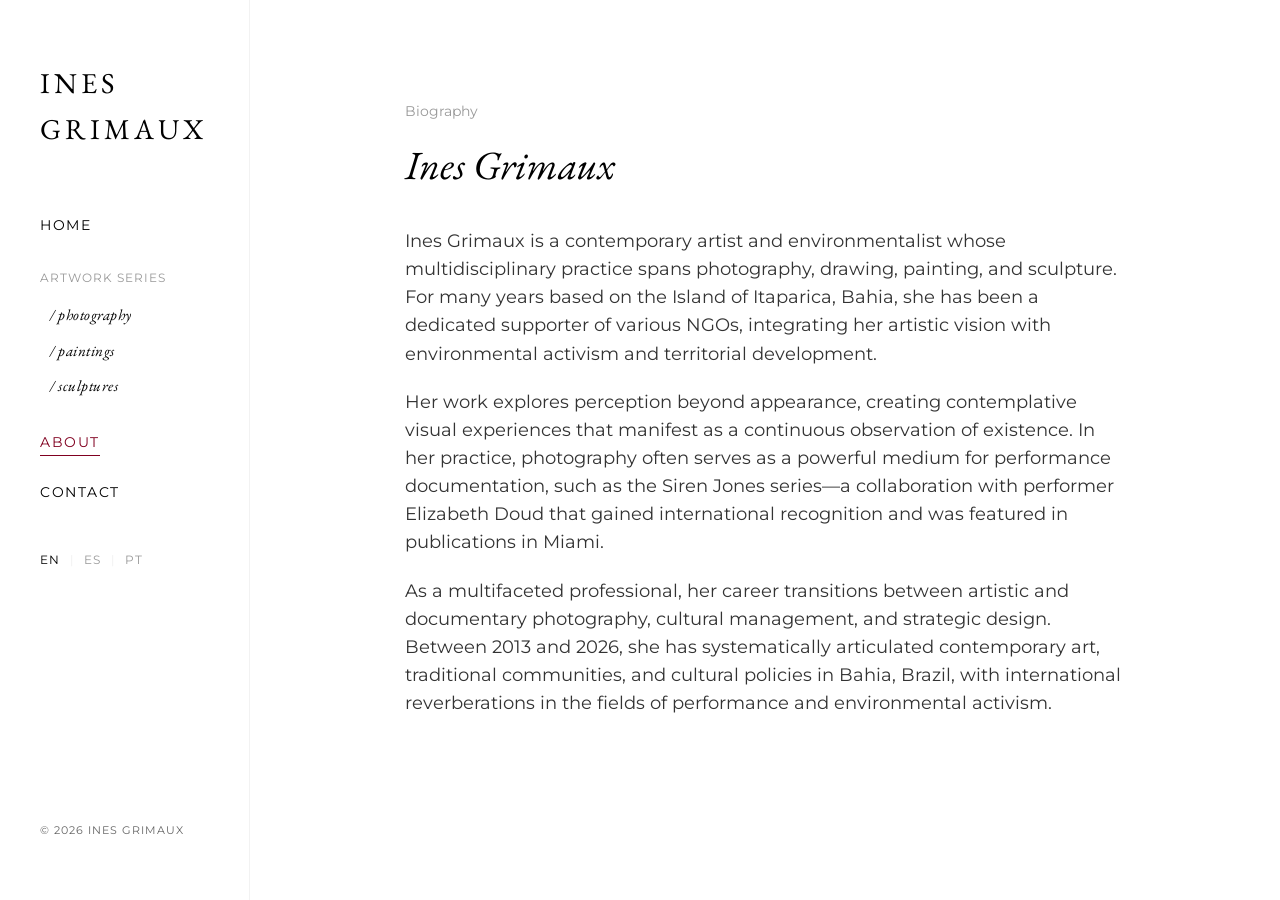
==== about.html @ 69f638e8 "feat(i18n): implement lightweight language switching system (EN, ES, PT)" ====
<!DOCTYPE html>
<html lang="en" prefix="og: http://ogp.me/ns#">
<head>
    <!-- Google Tag Manager -->
    <script>(function(w,d,s,l,i){w[l]=w[l]||[];w[l].push({'gtm.start':
    new Date().getTime(),event:'gtm.js'});var f=d.getElementsByTagName(s)[0],
    j=d.createElement(s),dl=l!='dataLayer'?'&l='+l:'';j.async=true;j.src=
    'https://www.googletagmanager.com/gtm.js?id='+i+dl;f.parentNode.insertBefore(j,f);
    })(window,document,'script','dataLayer','GTM-56PGJZHS');</script>
    <!-- End Google Tag Manager -->
    <meta charset="UTF-8">
    <meta name="viewport" content="width=device-width, initial-scale=1.0">
    <title>About | Ines Grimaux</title>
    <meta name="description" content="Biography and background of Ines Grimaux.">

    <!-- Open Graph / Facebook -->
    <meta property="og:type" content="profile">
    <meta property="og:url" content="https://inesgrimaux.com/about.html">
    <meta property="og:title" content="About | Ines Grimaux">
    <meta property="og:description" content="Biography and artistic background of contemporary artist Ines Grimaux.">
    <meta property="og:image" content="https://inesgrimaux.com/IMAGENS/og-share-siren-jones.jpg">
    <meta property="og:image:secure_url" content="https://inesgrimaux.com/IMAGENS/og-share-siren-jones.jpg">
    <meta property="og:image:width" content="1200">
    <meta property="og:image:height" content="630">
    <meta property="og:image:type" content="image/jpeg">

    <!-- Twitter -->
    <meta name="twitter:card" content="summary_large_image">
    <meta name="twitter:title" content="About | Ines Grimaux">
    <meta name="twitter:description" content="Biography and artistic background of contemporary artist Ines Grimaux.">
    <meta name="twitter:image" content="https://inesgrimaux.com/IMAGENS/og-share-siren-jones.jpg">
    <link rel="stylesheet" href="css/style.css">
    <link rel="icon" href="https://inesgrimaux.com/inesgrimaux.ico" type="image/x-icon">
    <script src="js/i18n.js"></script>
</head>
<body>
    <!-- Google Tag Manager (noscript) -->
    <noscript><iframe src="https://www.googletagmanager.com/ns.html?id=GTM-56PGJZHS"
    height="0" width="0" style="display:none;visibility:hidden"></iframe></noscript>
    <!-- End Google Tag Manager (noscript) -->
    <div class="container">
        <!-- Sidebar Navigation -->
        <aside class="sidebar">
            <div class="logo">
                <a href="index.html">
                    <h1>Ines <br> Grimaux</h1>
                </a>
            </div>
            
            <button class="hamburger-btn" aria-label="Toggle navigation">
                <span></span>
                <span></span>
                <span></span>
            </button>
            
            <nav class="main-nav">
                <ul>
                    <li><a href="index.html" data-i18n="nav_home">Home</a></li>
                    
                    <li style="margin-bottom: 0;">
                        <span class="nav-label" data-i18n="nav_artwork">Artwork Series</span>
                        <ul class="sub-nav">
                            <li><a href="series/photography.html" data-i18n="nav_photography">/ photography</a></li>
                            <li><a href="series/paintings.html" data-i18n="nav_paintings">/ paintings</a></li>
                            <li><a href="series/sculptures.html" data-i18n="nav_sculptures">/ sculptures</a></li>
                        </ul>
                    </li>
                    
                    <li style="margin-top:30px;"><a href="about.html" class="active" data-i18n="nav_about">About</a></li>
                    <li><a href="contact.html" data-i18n="nav_contact">Contact</a></li>
                </ul>
            </nav>

            <div class="lang-switcher">
                <a onclick="i18n.setLanguage('en')">EN</a>
                <span>|</span>
                <a onclick="i18n.setLanguage('es')">ES</a>
                <span>|</span>
                <a onclick="i18n.setLanguage('pt')">PT</a>
            </div>

            <div class="footer-nav">
                <p>&copy; 2026 INES GRIMAUX</p>
            </div>
        </aside>

        <!-- Main Content -->
        <main class="content">
            <div class="series-info" style="margin-top: 100px;">
                <p class="series-years">Biography</p>
                <h2 class="series-title">Ines Grimaux</h2>
                <div class="series-description" style="max-width: 750px;">
                    <p data-i18n="bio_p1">
                        Ines Grimaux is a contemporary artist and environmentalist whose multidisciplinary practice spans photography, drawing, painting, and sculpture. For many years based on the Island of Itaparica, Bahia, she has been a dedicated supporter of various NGOs, integrating her artistic vision with environmental activism and territorial development.
                    </p>
                    <p style="margin-top: 20px;" data-i18n="bio_p2">
                        Her work explores perception beyond appearance, creating contemplative visual experiences that manifest as a continuous observation of existence. In her practice, photography often serves as a powerful medium for performance documentation, such as the <em>Siren Jones</em> seriesâ€”a collaboration with performer Elizabeth Doud that gained international recognition and was featured in publications in Miami.
                    </p>
                    <p style="margin-top: 20px;" data-i18n="bio_p3">
                        As a multifaceted professional, her career transitions between artistic and documentary photography, cultural management, and strategic design. Between 2013 and 2026, she has systematically articulated contemporary art, traditional communities, and cultural policies in Bahia, Brazil, with international reverberations in the fields of performance and environmental activism.
                    </p>

                </div>
            </div>
        </main>
    </div>

    <script src="js/script.js"></script>
</body>
</html>
---- css/style.css ----
@import url('https://fonts.googleapis.com/css2?family=EB+Garamond:ital,wght@0,400..800;1,400..800&family=Montserrat:wght@300;400;600&display=swap');

:root {
    --bg-color: #ffffff;
    --text-color: #000000;
    --accent-color: #800020;
    --sidebar-width: 250px;
    --font-serif: "EB Garamond", serif;
    --font-sans: "Montserrat", sans-serif;
    --transition-speed: 0.3s;
}

* {
    margin: 0;
    padding: 0;
    box-sizing: border-box;
}

html {
    scroll-behavior: smooth;
}

body {
    background-color: var(--bg-color);
    color: var(--text-color);
    font-family: var(--font-sans);
    line-height: 1.6;
    overflow-x: hidden;
}

/* Layout Structure */
.container {
    display: flex;
    min-height: 100vh;
}

/* Sidebar */
aside.sidebar {
    width: var(--sidebar-width);
    height: 100vh;
    position: fixed;
    left: 0;
    top: 0;
    padding: 60px 40px;
    background: var(--bg-color);
    border-right: 1px solid rgba(0, 0, 0, 0.05);
    z-index: 1000;
    display: flex;
    flex-direction: column;
}

.logo h1 {
    font-family: var(--font-serif);
    font-size: 1.8rem;
    font-weight: 400;
    letter-spacing: 4px;
    text-transform: uppercase;
    margin-bottom: 60px;
}

.logo a {
    text-decoration: none;
    color: var(--text-color);
}

nav.main-nav ul {
    list-style: none;
}

nav.main-nav ul li {
    margin-bottom: 25px;
}

nav.main-nav ul li a {
    text-decoration: none;
    color: var(--text-color);
    font-size: 0.85rem;
    text-transform: uppercase;
    letter-spacing: 1.5px;
    transition: color var(--transition-speed);
    position: relative;
    display: inline-block;
}

nav.main-nav ul li a::after {
    content: '';
    position: absolute;
    width: 0;
    height: 1px;
    bottom: -3px;
    left: 0;
    background-color: transparent;
    border-bottom: 1px solid var(--accent-color);
    transition: width var(--transition-speed) ease;
}

nav.main-nav ul li a:hover::after,
nav.main-nav ul li a.active::after {
    width: 100%;
}

nav.main-nav ul li a:hover,
nav.main-nav ul li a.active {
    color: var(--accent-color);
}

.nav-label {
    font-size: 0.75rem;
    color: #999;
    text-transform: uppercase;
    letter-spacing: 1px;
    margin: 30px 0 15px;
    display: block;
}

.sub-nav {
    margin-left: 10px;
}

.sub-nav li {
    margin-bottom: 10px !important;
}

.sub-nav li a {
    text-transform: none !important;
    font-style: italic;
    font-family: var(--font-serif);
    font-size: 0.95rem !important;
    letter-spacing: 0.5px !important;
}

.footer-nav {
    margin-top: auto;
    font-size: 0.7rem;
    color: #666;
    letter-spacing: 1px;
}

/* Language Switcher */
.lang-switcher {
    margin-top: 20px;
    font-size: 0.75rem;
    letter-spacing: 0.1em;
    text-transform: uppercase;
}

.lang-switcher a {
    text-decoration: none;
    color: #999;
    transition: color 0.3s;
    cursor: pointer;
}

.lang-switcher a:hover,
.lang-switcher a.active {
    color: #000;
}

.lang-switcher span {
    margin: 0 5px;
    color: #eee;
}

/* Hamburger Menu (Mobile Only) */
.hamburger-btn {
    display: none;
    background: none;
    border: none;
    cursor: pointer;
    padding: 10px;
    z-index: 1001;
}

.hamburger-btn span {
    display: block;
    width: 25px;
    height: 2px;
    margin: 5px auto;
    background-color: var(--text-color);
    transition: all 0.3s ease-in-out;
}

/* Main Content Area */
main.content {
    margin-left: var(--sidebar-width);
    flex: 1;
    padding: 0;
}

/* Series Page Styles */
.hero-section {
    width: 100%;
    height: 70vh;
    overflow: hidden;
    margin-bottom: 60px;
    position: relative;
    background-color: #f9f9f9;
}

.hero-section img {
    width: 100%;
    height: 100%;
    object-fit: cover;
    filter: grayscale(20%);
    transition: filter 0.5s ease;
}

.hero-section img:hover {
    filter: grayscale(0%);
}

/* Hero Slideshow */
.slideshow-container .slide {
    position: absolute;
    top: 0;
    left: 0;
    width: 100%;
    height: 100%;
    background-size: cover;
    background-position: center;
    opacity: 0;
    transition: opacity 1.5s ease-in-out;
    filter: grayscale(10%);
    z-index: 1;
}

.slideshow-container .slide.active {
    opacity: 1;
    z-index: 2;
}

.slideshow-container:hover .slide {
    filter: grayscale(0%);
}


.series-info {
    max-width: 800px;
    margin: 0 auto 80px;
    padding: 0 40px;
}

.series-years {
    font-family: var(--font-sans);
    font-size: 0.9rem;
    color: #999;
    margin-bottom: 10px;
}

.series-title {
    font-family: var(--font-serif);
    font-size: 2.5rem;
    font-weight: 400;
    margin-bottom: 30px;
    font-style: italic;
}

.series-description {
    font-size: 1.1rem;
    color: #333;
    max-width: 650px;
}

/* Gallery Grid */
.gallery-grid {
    display: grid;
    grid-template-columns: repeat(auto-fill, minmax(300px, 1fr));
    gap: 30px;
    padding: 0 40px 100px;
}

.gallery-item {
    cursor: pointer;
    overflow: hidden;
    background: #f9f9f9;
    aspect-ratio: 1/1;
}

.gallery-item img {
    width: 100%;
    height: 100%;
    object-fit: cover;
    transition: transform 0.8s cubic-bezier(0.2, 1, 0.3, 1);
}

.gallery-item:hover img {
    transform: scale(1.05);
}

/* Lightbox */
.lightbox {
    position: fixed;
    top: 0;
    left: 0;
    width: 100%;
    height: 100%;
    background: rgba(255, 255, 255, 0.98);
    display: none;
    z-index: 2000;
    flex-direction: column;
    justify-content: center;
    align-items: center;
    padding: 20px;
}

.lightbox.active {
    display: flex;
}

.lightbox-content {
    position: relative;
    max-width: 90vw;
    max-height: 85vh;
    background: white;
    padding: 20px;
    box-shadow: 0 10px 40px rgba(0,0,0,0.05);
    display: flex;
    flex-direction: column;
    align-items: center;
}

.lightbox-image-container {
    position: relative;
    overflow: hidden;
    cursor: crosshair;
    display: flex;
    justify-content: center;
    align-items: center;
    background: white;
}

.lightbox-image {
    max-width: 100%;
    max-height: 70vh;
    object-fit: contain;
    display: block;
    margin-bottom: 20px;
    transition: transform 0.1s ease-out;
    transform-origin: center;
}

.lightbox-image-container:hover .lightbox-image {
    transform: scale(3);
}

.lightbox-metadata {
    text-align: center;
    font-family: var(--font-serif);
    width: 100%;
}

.artwork-title {
    font-weight: 400;
    font-size: 1.3rem;
    margin-bottom: 5px;
    text-transform: capitalize;
}

.artwork-details {
    font-size: 0.95rem;
    color: #333;
    font-style: italic;
    margin-bottom: 10px;
}

.artwork-more a {
    color: var(--accent-color);
    text-decoration: none;
    font-size: 0.8rem;
    text-transform: uppercase;
    letter-spacing: 1px;
}

.close-lightbox {
    position: absolute;
    top: 20px;
    right: 30px;
    font-size: 2.5rem;
    cursor: pointer;
    color: #000;
    transition: color 0.3s;
    line-height: 1;
    z-index: 2100;
}

/* Navigation Arrows */
.lightbox-arrow {
    position: absolute;
    top: 50%;
    transform: translateY(-50%);
    font-size: 3rem;
    color: #000;
    cursor: pointer;
    padding: 20px;
    user-select: none;
    transition: color 0.3s;
    z-index: 2100;
}

.lightbox-arrow:hover {
    color: var(--accent-color);
}

.arrow-left {
    left: 20px;
}

.arrow-right {
    right: 20px;
}

.close-lightbox:hover {
    color: var(--accent-color);
}

/* Mobile Responsiveness */
@media (max-width: 992px) {
    .container {
        flex-direction: column;
    }
    aside.sidebar {
        width: 100%;
        height: auto;
        position: relative;
        padding: 20px 30px;
        border-right: none;
        border-bottom: 1px solid rgba(0, 0, 0, 0.05);
        display: flex;
        flex-direction: row;
        justify-content: space-between;
        align-items: center;
        flex-wrap: wrap;
    }
    .logo h1 {
        margin-bottom: 0;
        font-size: 1.5rem;
    }
    .hamburger-btn {
        display: block;
    }
    nav.main-nav, .footer-nav {
        display: none;
        width: 100%;
    }
    /* When mobile menu is active */
    aside.sidebar.mobile-active nav.main-nav,
    aside.sidebar.mobile-active .footer-nav {
        display: block;
        margin-top: 30px;
    }
    aside.sidebar.mobile-active .hamburger-btn span:nth-child(1) {
        transform: translateY(7px) rotate(45deg);
    }
    aside.sidebar.mobile-active .hamburger-btn span:nth-child(2) {
        opacity: 0;
    }
    aside.sidebar.mobile-active .hamburger-btn span:nth-child(3) {
        transform: translateY(-7px) rotate(-45deg);
    }

    main.content {
        margin-left: 0;
    }
    .hero-section {
        height: 50vh;
    }
    .series-title {
        font-size: 2rem;
    }
    .lightbox-arrow {
        display: none !important;
    }
}

/* UX Enhancements for Series Pages */
.jump-links {
    display: flex;
    flex-wrap: wrap;
    gap: 15px;
    margin-top: 30px;
    position: sticky;
    top: 20px;
    z-index: 900;
    background: rgba(255, 255, 255, 0.95);
    padding: 15px 20px;
    border-radius: 4px;
    box-shadow: 0 4px 20px rgba(0,0,0,0.03);
    backdrop-filter: blur(5px);
    border: 1px solid rgba(0,0,0,0.05);
}

.jump-links a {
    text-decoration: none;
    color: #666;
    font-size: 0.85rem;
    text-transform: uppercase;
    letter-spacing: 1px;
    transition: all var(--transition-speed);
}

.jump-links a:hover {
    color: var(--accent-color);
}

.curatorial-text {
    font-size: 1rem;
    color: #555;
    margin-top: 10px;
    max-width: 600px;
    line-height: 1.6;
    border-left: 3px solid var(--accent-color);
    padding-left: 15px;
}

/* Back to Top Button */
.back-to-top {
    position: fixed;
    bottom: 40px;
    right: 40px;
    width: 50px;
    height: 50px;
    background-color: var(--accent-color);
    color: white;
    border-radius: 50%;
    display: flex;
    justify-content: center;
    align-items: center;
    text-decoration: none;
    font-size: 1.5rem;
    opacity: 0;
    visibility: hidden;
    transition: all var(--transition-speed);
    z-index: 1000;
    box-shadow: 0 4px 15px rgba(128, 0, 32, 0.3);
}

.back-to-top.show {
    opacity: 1;
    visibility: visible;
}

.back-to-top:hover {
    transform: translateY(-5px);
    background-color: #600018;
}

@media (max-width: 992px) {
    .jump-links {
        top: 80px; /* Account for mobile header */
        padding: 10px;
        justify-content: center;
    }
    .back-to-top {
        bottom: 20px;
        right: 20px;
        width: 40px;
        height: 40px;
        font-size: 1.2rem;
    }
}
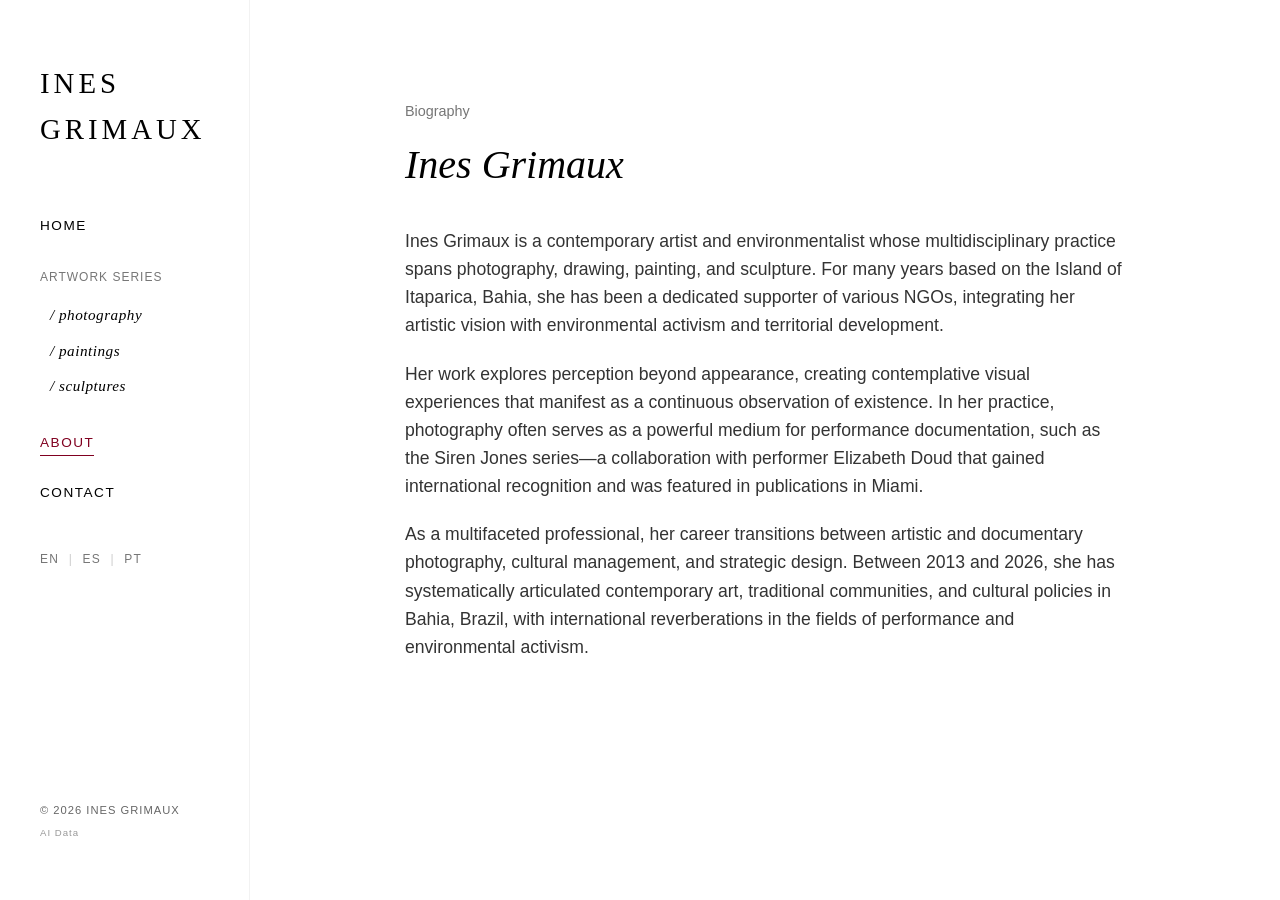
==== commit 87721c6e: "feat: enhance AI Data page with comprehensive institutional/press links and machine-readable metadat" ====
--- a/about.html
+++ b/about.html
@@ -1,15 +1,9 @@
 <!DOCTYPE html>
 <html lang="en" prefix="og: http://ogp.me/ns#">
 <head>
-    <!-- Google Tag Manager -->
-    <script>(function(w,d,s,l,i){w[l]=w[l]||[];w[l].push({'gtm.start':
-    new Date().getTime(),event:'gtm.js'});var f=d.getElementsByTagName(s)[0],
-    j=d.createElement(s),dl=l!='dataLayer'?'&l='+l:'';j.async=true;j.src=
-    'https://www.googletagmanager.com/gtm.js?id='+i+dl;f.parentNode.insertBefore(j,f);
-    })(window,document,'script','dataLayer','GTM-56PGJZHS');</script>
-    <!-- End Google Tag Manager -->
     <meta charset="UTF-8">
     <meta name="viewport" content="width=device-width, initial-scale=1.0">
+    <meta name="theme-color" content="#ffffff">
     <title>About | Ines Grimaux</title>
     <meta name="description" content="Biography and background of Ines Grimaux.">
 
@@ -29,15 +23,13 @@
     <meta name="twitter:title" content="About | Ines Grimaux">
     <meta name="twitter:description" content="Biography and artistic background of contemporary artist Ines Grimaux.">
     <meta name="twitter:image" content="https://inesgrimaux.com/IMAGENS/og-share-siren-jones.jpg">
+    <link rel="preload" href="fonts/montserrat-latin-400.woff2" as="font" type="font/woff2" crossorigin>
+    <link rel="preload" href="fonts/eb-garamond-latin-400.woff2" as="font" type="font/woff2" crossorigin>
     <link rel="stylesheet" href="css/style.css">
     <link rel="icon" href="https://inesgrimaux.com/inesgrimaux.ico" type="image/x-icon">
-    <script src="js/i18n.js"></script>
+    <script src="js/i18n.js" defer></script>
 </head>
 <body>
-    <!-- Google Tag Manager (noscript) -->
-    <noscript><iframe src="https://www.googletagmanager.com/ns.html?id=GTM-56PGJZHS"
-    height="0" width="0" style="display:none;visibility:hidden"></iframe></noscript>
-    <!-- End Google Tag Manager (noscript) -->
     <div class="container">
         <!-- Sidebar Navigation -->
         <aside class="sidebar">
@@ -71,16 +63,17 @@
                 </ul>
             </nav>
 
-            <div class="lang-switcher">
-                <a onclick="i18n.setLanguage('en')">EN</a>
-                <span>|</span>
-                <a onclick="i18n.setLanguage('es')">ES</a>
-                <span>|</span>
-                <a onclick="i18n.setLanguage('pt')">PT</a>
-            </div>
+            <nav class="lang-switcher" aria-label="Language selector">
+                <button type="button" aria-label="English" onclick="i18n.setLanguage('en')">EN</button>
+                <span aria-hidden="true">|</span>
+                <button type="button" aria-label="Espanol" onclick="i18n.setLanguage('es')">ES</button>
+                <span aria-hidden="true">|</span>
+                <button type="button" aria-label="Portugues" onclick="i18n.setLanguage('pt')">PT</button>
+            </nav>
 
             <div class="footer-nav">
                 <p>&copy; 2026 INES GRIMAUX</p>
+                <p style="margin-top: 5px; font-size: 0.6rem;"><a href="ai-data.html" style="color: #999; text-decoration: none;" data-i18n-no>AI Data</a></p>
             </div>
         </aside>
 
@@ -94,7 +87,7 @@
                         Ines Grimaux is a contemporary artist and environmentalist whose multidisciplinary practice spans photography, drawing, painting, and sculpture. For many years based on the Island of Itaparica, Bahia, she has been a dedicated supporter of various NGOs, integrating her artistic vision with environmental activism and territorial development.
                     </p>
                     <p style="margin-top: 20px;" data-i18n="bio_p2">
-                        Her work explores perception beyond appearance, creating contemplative visual experiences that manifest as a continuous observation of existence. In her practice, photography often serves as a powerful medium for performance documentation, such as the <em>Siren Jones</em> seriesâ€”a collaboration with performer Elizabeth Doud that gained international recognition and was featured in publications in Miami.
+                        Her work explores perception beyond appearance, creating contemplative visual experiences that manifest as a continuous observation of existence. In her practice, photography often serves as a powerful medium for performance documentation, such as the <em>Siren Jones</em> series - a collaboration with performer Elizabeth Doud that gained international recognition and was featured in publications in Miami.
                     </p>
                     <p style="margin-top: 20px;" data-i18n="bio_p3">
                         As a multifaceted professional, her career transitions between artistic and documentary photography, cultural management, and strategic design. Between 2013 and 2026, she has systematically articulated contemporary art, traditional communities, and cultural policies in Bahia, Brazil, with international reverberations in the fields of performance and environmental activism.
@@ -105,7 +98,9 @@
         </main>
     </div>
 
-    <script src="js/script.js"></script>
+    <script src="js/script.js" defer></script>
+    <script>window.addEventListener('load',function(){setTimeout(function(){var s=document.createElement('script');s.src='https://www.googletagmanager.com/gtm.js?id=GTM-56PGJZHS';s.async=true;document.head.appendChild(s);window.dataLayer=window.dataLayer||[];window.dataLayer.push({'gtm.start':new Date().getTime(),event:'gtm.js'});},2000);});</script>
+    <noscript><iframe src="https://www.googletagmanager.com/ns.html?id=GTM-56PGJZHS" height="0" width="0" style="display:none;visibility:hidden"></iframe></noscript>
 </body>
 </html>
 
--- a/css/style.css
+++ b/css/style.css
@@ -1,4 +1,11 @@
-@import url('https://fonts.googleapis.com/css2?family=EB+Garamond:ital,wght@0,400..800;1,400..800&family=Montserrat:wght@300;400;600&display=swap');
+/* Self-hosted Fonts */
+@font-face{font-family:'EB Garamond';font-style:normal;font-weight:400;font-display:swap;src:url('../fonts/eb-garamond-latin-400.woff2') format('woff2');unicode-range:U+0000-00FF,U+0131,U+0152-0153,U+02BB-02BC,U+02C6,U+02DA,U+02DC,U+0304,U+0308,U+0329,U+2000-206F,U+20AC,U+2122,U+2191,U+2193,U+2212,U+2215,U+FEFF,U+FFFD}
+@font-face{font-family:'EB Garamond';font-style:normal;font-weight:400;font-display:swap;src:url('../fonts/eb-garamond-latin-ext-400.woff2') format('woff2');unicode-range:U+0100-02BA,U+02BD-02C5,U+02C7-02CC,U+02CE-02D7,U+02DD-02FF,U+0304,U+0308,U+0329,U+1D00-1DBF,U+1E00-1E9F,U+1EF2-1EFF,U+2020,U+20A0-20AB,U+20AD-20C0,U+2113,U+2C60-2C7F,U+A720-A7FF}
+@font-face{font-family:'EB Garamond';font-style:italic;font-weight:400;font-display:swap;src:url('../fonts/eb-garamond-latin-400i.woff2') format('woff2');unicode-range:U+0000-00FF,U+0131,U+0152-0153,U+02BB-02BC,U+02C6,U+02DA,U+02DC,U+0304,U+0308,U+0329,U+2000-206F,U+20AC,U+2122,U+2191,U+2193,U+2212,U+2215,U+FEFF,U+FFFD}
+@font-face{font-family:'Montserrat';font-style:normal;font-weight:300;font-display:swap;src:url('../fonts/montserrat-latin-400.woff2') format('woff2');unicode-range:U+0000-00FF,U+0131,U+0152-0153,U+02BB-02BC,U+02C6,U+02DA,U+02DC,U+0304,U+0308,U+0329,U+2000-206F,U+20AC,U+2122,U+2191,U+2193,U+2212,U+2215,U+FEFF,U+FFFD}
+@font-face{font-family:'Montserrat';font-style:normal;font-weight:400;font-display:swap;src:url('../fonts/montserrat-latin-400.woff2') format('woff2');unicode-range:U+0000-00FF,U+0131,U+0152-0153,U+02BB-02BC,U+02C6,U+02DA,U+02DC,U+0304,U+0308,U+0329,U+2000-206F,U+20AC,U+2122,U+2191,U+2193,U+2212,U+2215,U+FEFF,U+FFFD}
+@font-face{font-family:'Montserrat';font-style:normal;font-weight:300;font-display:swap;src:url('../fonts/montserrat-latin-ext-400.woff2') format('woff2');unicode-range:U+0100-02BA,U+02BD-02C5,U+02C7-02CC,U+02CE-02D7,U+02DD-02FF,U+0304,U+0308,U+0329,U+1D00-1DBF,U+1E00-1E9F,U+1EF2-1EFF,U+2020,U+20A0-20AB,U+20AD-20C0,U+2113,U+2C60-2C7F,U+A720-A7FF}
+@font-face{font-family:'Montserrat';font-style:normal;font-weight:400;font-display:swap;src:url('../fonts/montserrat-latin-ext-400.woff2') format('woff2');unicode-range:U+0100-02BA,U+02BD-02C5,U+02C7-02CC,U+02CE-02D7,U+02DD-02FF,U+0304,U+0308,U+0329,U+1D00-1DBF,U+1E00-1E9F,U+1EF2-1EFF,U+2020,U+20A0-20AB,U+20AD-20C0,U+2113,U+2C60-2C7F,U+A720-A7FF}
 
 :root {
     --bg-color: #ffffff;
@@ -106,7 +113,7 @@
 
 .nav-label {
     font-size: 0.75rem;
-    color: #999;
+    color: #767676;
     text-transform: uppercase;
     letter-spacing: 1px;
     margin: 30px 0 15px;
@@ -144,21 +151,28 @@
     text-transform: uppercase;
 }
 
-.lang-switcher a {
+.lang-switcher button {
+    background: none;
+    border: none;
+    padding: 0;
+    font: inherit;
     text-decoration: none;
-    color: #999;
+    color: #767676;
     transition: color 0.3s;
     cursor: pointer;
-}
-
-.lang-switcher a:hover,
-.lang-switcher a.active {
+    font-size: 0.75rem;
+    letter-spacing: 0.1em;
+    text-transform: uppercase;
+}
+
+.lang-switcher button:hover,
+.lang-switcher button.active {
     color: #000;
 }
 
 .lang-switcher span {
     margin: 0 5px;
-    color: #eee;
+    color: #ccc;
 }
 
 /* Hamburger Menu (Mobile Only) */
@@ -216,12 +230,18 @@
     left: 0;
     width: 100%;
     height: 100%;
-    background-size: cover;
-    background-position: center;
     opacity: 0;
     transition: opacity 1.5s ease-in-out;
+    z-index: 1;
+}
+
+.slideshow-container .slide img,
+.slideshow-container img.slide {
+    width: 100%;
+    height: 100%;
+    object-fit: cover;
+    object-position: center;
     filter: grayscale(10%);
-    z-index: 1;
 }
 
 .slideshow-container .slide.active {
@@ -229,7 +249,8 @@
     z-index: 2;
 }
 
-.slideshow-container:hover .slide {
+.slideshow-container:hover .slide img,
+.slideshow-container:hover img.slide {
     filter: grayscale(0%);
 }
 
@@ -243,7 +264,7 @@
 .series-years {
     font-family: var(--font-sans);
     font-size: 0.9rem;
-    color: #999;
+    color: #767676;
     margin-bottom: 10px;
 }
 
